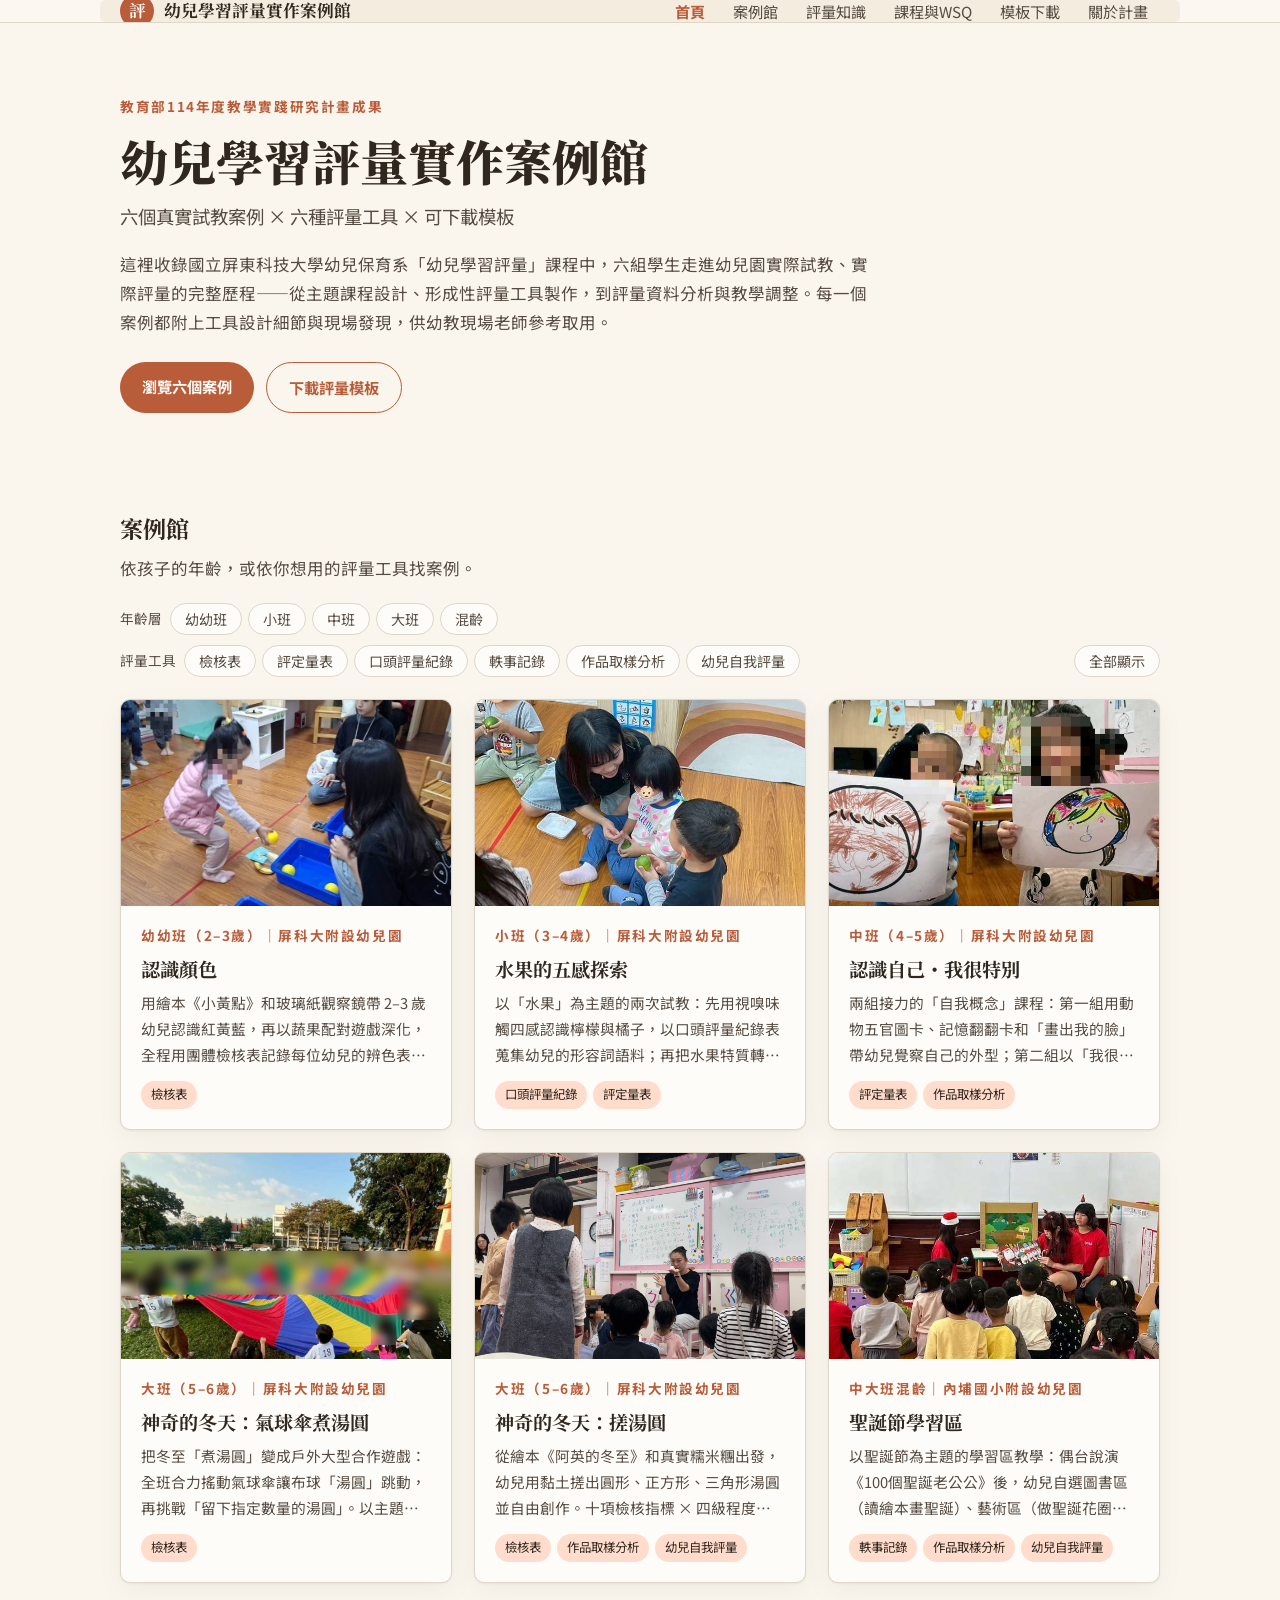
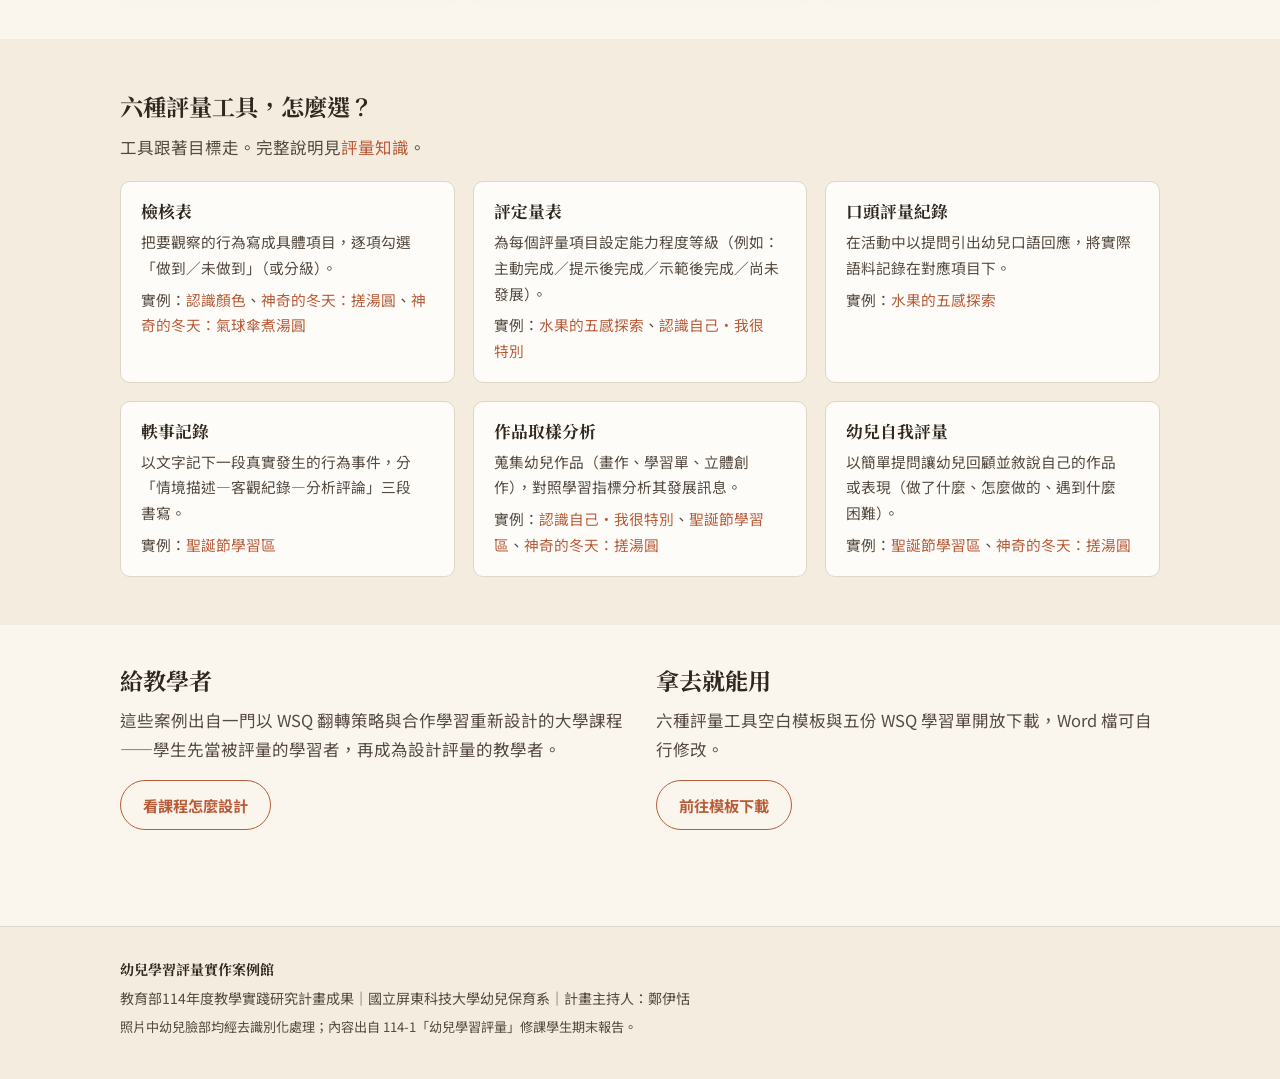
==== index.html @ aee67ffb "幼兒學習評量實作案例館：114年教學實踐研究計畫成果網站 Co-Authored-By: Claude Fable 5 <noreply@anthropic.com>" ====
<!DOCTYPE html>
<html lang="zh-Hant" data-theme="a">
<head>
<meta charset="utf-8">
<meta name="viewport" content="width=device-width, initial-scale=1">
<title>六個真實試教案例 × 六種評量工具 × 可下載模板｜幼兒學習評量實作案例館</title>
<meta name="description" content="這裡收錄國立屏東科技大學幼兒保育系「幼兒學習評量」課程中，六組學生走進幼兒園實際試教、實際評量的完整歷程——從主題課程設計、形成性評量工具製作，到評量資料分析與教學調整。每一個案例都附上工具設計細節與現場發現，供幼教現場老師參考取用。">
<link rel="preconnect" href="https://fonts.googleapis.com">
<link href="https://fonts.googleapis.com/css2?family=Noto+Sans+TC:wght@400;500;700&family=Noto+Serif+TC:wght@600;700;900&display=swap" rel="stylesheet">
<link rel="stylesheet" href="assets/style.css">
<script>try{var t=localStorage.getItem('caseTheme');if(t)document.documentElement.dataset.theme=t;}catch(e){}</script>
</head>
<body><header class="topbar">
<div class="wrap bar">
<a class="brand" href="index.html"><span class="brand-mark">評</span><span class="brand-text">幼兒學習評量實作案例館</span></a>
<nav class="mainnav"><a href="index.html" class=on>首頁</a><a href="index.html#cases">案例館</a><a href="knowledge.html">評量知識</a><a href="wsq.html">課程與WSQ</a><a href="resources.html">模板下載</a><a href="about.html">關於計畫</a></nav>
<button class="navbtn" aria-label="選單" onclick="document.body.classList.toggle('navopen')"><span></span><span></span><span></span></button>
</div>
</header>
<section class="hero">
<div class="wrap">
<p class="hero-kicker">教育部114年度教學實踐研究計畫成果</p>
<h1>幼兒學習評量實作案例館</h1>
<p class="hero-sub">六個真實試教案例 × 六種評量工具 × 可下載模板</p>
<p class="hero-intro">這裡收錄國立屏東科技大學幼兒保育系「幼兒學習評量」課程中，六組學生走進幼兒園實際試教、實際評量的完整歷程——從主題課程設計、形成性評量工具製作，到評量資料分析與教學調整。每一個案例都附上工具設計細節與現場發現，供幼教現場老師參考取用。</p>
<div class="hero-cta"><a class="btn" href="#cases">瀏覽六個案例</a><a class="btn ghost" href="resources.html">下載評量模板</a></div>
</div>
</section>
<section class="wrap" id="cases">
<h2 class="sec-title">案例館</h2>
<p class="sec-lead">依孩子的年齡，或依你想用的評量工具找案例。</p>
<div class="filters">
<div class="filter-group"><span class="filter-label">年齡層</span><button class="chip" data-filter-age="幼幼班">幼幼班</button><button class="chip" data-filter-age="小班">小班</button><button class="chip" data-filter-age="中班">中班</button><button class="chip" data-filter-age="大班">大班</button><button class="chip" data-filter-age="混齡">混齡</button></div>
<div class="filter-group"><span class="filter-label">評量工具</span><button class="chip" data-filter-tool="檢核表">檢核表</button><button class="chip" data-filter-tool="評定量表">評定量表</button><button class="chip" data-filter-tool="口頭評量紀錄">口頭評量紀錄</button><button class="chip" data-filter-tool="軼事記錄">軼事記錄</button><button class="chip" data-filter-tool="作品取樣分析">作品取樣分析</button><button class="chip" data-filter-tool="幼兒自我評量">幼兒自我評量</button></div>
<button class="chip clear" id="clearFilter">全部顯示</button>
</div>
<div class="grid cards" id="caseGrid">
<a class="card case-card" href="cases/yoyo.html" data-age="幼幼班" data-tools="檢核表">
<div class="card-img"><img loading="lazy" src="assets/img/yoyo/act-sort.jpg" alt="認識顏色"></div>
<div class="card-body">
<p class="card-kicker">幼幼班（2–3歲）｜屏科大附設幼兒園</p>
<h3>認識顏色</h3>
<p class="card-sum">用繪本《小黃點》和玻璃紙觀察鏡帶 2–3 歲幼兒認識紅黃藍，再以蔬果配對遊戲深化，全程用團體檢核表記錄每位幼兒的辨色表現——並從評量結果發現了需要個別關注的孩子。</p>
<div class="tags"><span class="tag">檢核表</span></div>
</div></a><a class="card case-card" href="cases/small.html" data-age="小班" data-tools="口頭評量紀錄|評定量表">
<div class="card-img"><img loading="lazy" src="assets/img/small/act-senses.jpg" alt="水果的五感探索"></div>
<div class="card-body">
<p class="card-kicker">小班（3–4歲）｜屏科大附設幼兒園</p>
<h3>水果的五感探索</h3>
<p class="card-sum">以「水果」為主題的兩次試教：先用視嗅味觸四感認識檸檬與橘子，以口頭評量紀錄表蒐集幼兒的形容詞語料；再把水果特質轉成肢體動作，用自編粗大動作評定量表看動作發展程度。</p>
<div class="tags"><span class="tag">口頭評量紀錄</span><span class="tag">評定量表</span></div>
</div></a><a class="card case-card" href="cases/middle.html" data-age="中班" data-tools="評定量表|作品取樣分析">
<div class="card-img"><img loading="lazy" src="assets/img/middle/act-share.jpg" alt="認識自己・我很特別"></div>
<div class="card-body">
<p class="card-kicker">中班（4–5歲）｜屏科大附設幼兒園</p>
<h3>認識自己・我很特別</h3>
<p class="card-sum">兩組接力的「自我概念」課程：第一組用動物五官圖卡、記憶翻翻卡和「畫出我的臉」帶幼兒覺察自己的外型；第二組以「我很特別」繪本與遊戲引導幼兒發現自己與他人的不同。評量同時使用評定量表、行為觀察紀錄與作品分析三種資料來源。</p>
<div class="tags"><span class="tag">評定量表</span><span class="tag">作品取樣分析</span></div>
</div></a><a class="card case-card" href="cases/biga.html" data-age="大班" data-tools="檢核表">
<div class="card-img"><img loading="lazy" src="assets/img/biga/act-parachute.jpg" alt="神奇的冬天：氣球傘煮湯圓"></div>
<div class="card-body">
<p class="card-kicker">大班（5–6歲）｜屏科大附設幼兒園</p>
<h3>神奇的冬天：氣球傘煮湯圓</h3>
<p class="card-sum">把冬至「煮湯圓」變成戶外大型合作遊戲：全班合力搖動氣球傘讓布球「湯圓」跳動，再挑戰「留下指定數量的湯圓」。以主題評量檢核表觀察 24 位幼兒在合作、節奏與大肌肉動作上的表現。</p>
<div class="tags"><span class="tag">檢核表</span></div>
</div></a><a class="card case-card" href="cases/bigb.html" data-age="大班" data-tools="檢核表|作品取樣分析|幼兒自我評量">
<div class="card-img"><img loading="lazy" src="assets/img/bigb/act-demo.jpg" alt="神奇的冬天：搓湯圓"></div>
<div class="card-body">
<p class="card-kicker">大班（5–6歲）｜屏科大附設幼兒園</p>
<h3>神奇的冬天：搓湯圓</h3>
<p class="card-sum">從繪本《阿英的冬至》和真實糯米糰出發，幼兒用黏土搓出圓形、正方形、三角形湯圓並自由創作。十項檢核指標 × 四級程度的量化結果，讓「哪個動作最難」一目了然。</p>
<div class="tags"><span class="tag">檢核表</span><span class="tag">作品取樣分析</span><span class="tag">幼兒自我評量</span></div>
</div></a><a class="card case-card" href="cases/neipu.html" data-age="混齡" data-tools="軼事記錄|作品取樣分析|幼兒自我評量">
<div class="card-img"><img loading="lazy" src="assets/img/neipu/act-story.jpg" alt="聖誕節學習區"></div>
<div class="card-body">
<p class="card-kicker">中大班混齡｜內埔國小附設幼兒園</p>
<h3>聖誕節學習區</h3>
<p class="card-sum">以聖誕節為主題的學習區教學：偶台說演《100個聖誕老公公》後，幼兒自選圖書區（讀繪本畫聖誕）、藝術區（做聖誕花圈）或積木區（蓋聖誕小鎮）。評量以軼事記錄法為主軸，六份完整的三段式紀錄示範了開放情境怎麼評。</p>
<div class="tags"><span class="tag">軼事記錄</span><span class="tag">作品取樣分析</span><span class="tag">幼兒自我評量</span></div>
</div></a>
</div>
</section>
<section class="band">
<div class="wrap">
<h2 class="sec-title">六種評量工具，怎麼選？</h2>
<p class="sec-lead">工具跟著目標走。完整說明見<a href="knowledge.html">評量知識</a>。</p>
<div class="tool-list"><div class="tool-row">
<h4>檢核表</h4>
<p>把要觀察的行為寫成具體項目，逐項勾選「做到／未做到」（或分級）。</p>
<p class="tool-cases">實例：<a href="cases/yoyo.html">認識顏色</a>、<a href="cases/bigb.html">神奇的冬天：搓湯圓</a>、<a href="cases/biga.html">神奇的冬天：氣球傘煮湯圓</a></p>
</div><div class="tool-row">
<h4>評定量表</h4>
<p>為每個評量項目設定能力程度等級（例如：主動完成／提示後完成／示範後完成／尚未發展）。</p>
<p class="tool-cases">實例：<a href="cases/small.html">水果的五感探索</a>、<a href="cases/middle.html">認識自己・我很特別</a></p>
</div><div class="tool-row">
<h4>口頭評量紀錄</h4>
<p>在活動中以提問引出幼兒口語回應，將實際語料記錄在對應項目下。</p>
<p class="tool-cases">實例：<a href="cases/small.html">水果的五感探索</a></p>
</div><div class="tool-row">
<h4>軼事記錄</h4>
<p>以文字記下一段真實發生的行為事件，分「情境描述—客觀紀錄—分析評論」三段書寫。</p>
<p class="tool-cases">實例：<a href="cases/neipu.html">聖誕節學習區</a></p>
</div><div class="tool-row">
<h4>作品取樣分析</h4>
<p>蒐集幼兒作品（畫作、學習單、立體創作），對照學習指標分析其發展訊息。</p>
<p class="tool-cases">實例：<a href="cases/middle.html">認識自己・我很特別</a>、<a href="cases/neipu.html">聖誕節學習區</a>、<a href="cases/bigb.html">神奇的冬天：搓湯圓</a></p>
</div><div class="tool-row">
<h4>幼兒自我評量</h4>
<p>以簡單提問讓幼兒回顧並敘說自己的作品或表現（做了什麼、怎麼做的、遇到什麼困難）。</p>
<p class="tool-cases">實例：<a href="cases/neipu.html">聖誕節學習區</a>、<a href="cases/bigb.html">神奇的冬天：搓湯圓</a></p>
</div></div>
</div>
</section>
<section class="wrap split">
<div class="split-item">
<h2 class="sec-title">給教學者</h2>
<p>這些案例出自一門以 WSQ 翻轉策略與合作學習重新設計的大學課程——學生先當被評量的學習者，再成為設計評量的教學者。</p>
<a class="btn ghost" href="wsq.html">看課程怎麼設計</a>
</div>
<div class="split-item">
<h2 class="sec-title">拿去就能用</h2>
<p>六種評量工具空白模板與五份 WSQ 學習單開放下載，Word 檔可自行修改。</p>
<a class="btn ghost" href="resources.html">前往模板下載</a>
</div>
</section>
<footer class="foot">
<div class="wrap">
<p class="foot-title">幼兒學習評量實作案例館</p>
<p>教育部114年度教學實踐研究計畫成果｜國立屏東科技大學幼兒保育系｜計畫主持人：鄭伊恬</p>
<p class="foot-note">照片中幼兒臉部均經去識別化處理；內容出自 114-1「幼兒學習評量」修課學生期末報告。</p>
</div>
</footer>
<script src="assets/site.js"></script>
</body></html>
---- assets/style.css ----
/* 幼兒學習評量實作案例館 — 三主題以 CSS 變數切換（data-theme: a/b/c） */

:root, [data-theme="a"] {
  /* 主題 A：紙感溫暖 —— 暖白紙底、陶土紅點綴、襯線標題，安靜專業 */
  --bg: oklch(97.5% 0.012 85);
  --bg-band: oklch(94.5% 0.02 80);
  --card: oklch(99% 0.005 90);
  --ink: oklch(28% 0.02 60);
  --ink-soft: oklch(42% 0.02 60);
  --accent: oklch(58% 0.13 40);
  --accent-ink: oklch(99% 0.005 90);
  --accent-soft: oklch(92% 0.045 45);
  --line: oklch(88% 0.02 80);
  --radius: 10px;
  --shadow: 0 1px 2px oklch(50% 0.03 60 / .08), 0 8px 24px oklch(50% 0.03 60 / .07);
  --font-head: "Noto Serif TC", "PMingLiU", serif;
  --font-body: "Noto Sans TC", "Microsoft JhengHei", sans-serif;
  --seg0: oklch(78% 0.09 30); --seg1: oklch(84% 0.08 75);
  --seg2: oklch(82% 0.07 145); --seg3: oklch(62% 0.1 155);
}
[data-theme="b"] {
  /* 主題 B：晨光教室 —— 白底、湖水藍綠主色、無襯線幾何，明快現代 */
  --bg: oklch(98.5% 0.005 220);
  --bg-band: oklch(95.5% 0.02 200);
  --card: oklch(100% 0 0);
  --ink: oklch(25% 0.03 240);
  --ink-soft: oklch(45% 0.03 240);
  --accent: oklch(55% 0.11 210);
  --accent-ink: oklch(99% 0 0);
  --accent-soft: oklch(92% 0.04 205);
  --line: oklch(90% 0.015 220);
  --radius: 14px;
  --shadow: 0 1px 3px oklch(40% 0.05 230 / .08), 0 10px 30px oklch(40% 0.05 230 / .08);
  --font-head: "Noto Sans TC", "Microsoft JhengHei", sans-serif;
  --font-body: "Noto Sans TC", "Microsoft JhengHei", sans-serif;
  --seg0: oklch(80% 0.08 25); --seg1: oklch(86% 0.07 80);
  --seg2: oklch(84% 0.06 200); --seg3: oklch(60% 0.1 220);
}
[data-theme="c"] {
  /* 主題 C：童趣暖陽 —— 奶油黃底、南瓜橘與森林綠、圓潤大方，親切活潑 */
  --bg: oklch(96.5% 0.03 95);
  --bg-band: oklch(92.5% 0.05 90);
  --card: oklch(99.5% 0.008 95);
  --ink: oklch(30% 0.04 70);
  --ink-soft: oklch(45% 0.04 70);
  --accent: oklch(62% 0.14 55);
  --accent-ink: oklch(99% 0.005 95);
  --accent-soft: oklch(90% 0.07 75);
  --line: oklch(86% 0.04 90);
  --radius: 18px;
  --shadow: 0 2px 4px oklch(55% 0.06 80 / .1), 0 10px 28px oklch(55% 0.06 80 / .09);
  --font-head: "Noto Serif TC", "PMingLiU", serif;
  --font-body: "Noto Sans TC", "Microsoft JhengHei", sans-serif;
  --seg0: oklch(80% 0.09 30); --seg1: oklch(87% 0.08 85);
  --seg2: oklch(84% 0.07 140); --seg3: oklch(65% 0.11 145);
}

* { box-sizing: border-box; margin: 0; }
html { scroll-behavior: smooth; }
body {
  font-family: var(--font-body);
  background: var(--bg);
  color: var(--ink);
  line-height: 1.75;
  font-size: 16.5px;
  text-wrap: pretty;
}
img { max-width: 100%; display: block; }
a { color: var(--accent); text-decoration: none; }
a:hover { text-decoration: underline; }
.wrap { max-width: 1080px; margin: 0 auto; padding: 0 20px; }

h1, h2, h3, h4 { font-family: var(--font-head); line-height: 1.35; }

/* 頂欄 */
.topbar { position: sticky; top: 0; z-index: 50; background: color-mix(in oklch, var(--bg) 88%, white); backdrop-filter: blur(8px); border-bottom: 1px solid var(--line); }
.bar { display: flex; align-items: center; justify-content: space-between; height: 62px; gap: 16px; }
.brand { display: flex; align-items: center; gap: 10px; color: var(--ink); font-family: var(--font-head); font-weight: 700; font-size: 1.05rem; }
.brand:hover { text-decoration: none; }
.brand-mark { display: grid; place-items: center; width: 34px; height: 34px; border-radius: 50%; background: var(--accent); color: var(--accent-ink); font-size: 1.05rem; }
.mainnav { display: flex; gap: 4px; flex-wrap: wrap; }
.mainnav a { color: var(--ink-soft); padding: 8px 12px; border-radius: 8px; font-size: .95rem; }
.mainnav a:hover { background: var(--accent-soft); text-decoration: none; color: var(--ink); }
.mainnav a.on { color: var(--accent); font-weight: 700; }
.navbtn { display: none; }

/* Hero */
.hero { padding: 72px 0 56px; }
.hero-kicker, .card-kicker { color: var(--accent); font-size: .85rem; letter-spacing: .12em; font-weight: 700; }
.hero h1 { font-size: clamp(1.9rem, 4.5vw, 3rem); font-weight: 900; margin: 10px 0 6px; }
.hero-sub { font-size: 1.15rem; color: var(--ink-soft); margin-bottom: 18px; }
.hero-intro { max-width: 46em; color: var(--ink-soft); }
.hero-cta { margin-top: 26px; display: flex; gap: 12px; flex-wrap: wrap; }
.page-hero, .case-hero { padding: 56px 0 40px; border-bottom: 1px solid var(--line); background: var(--bg-band); }
.page-hero h1, .case-hero h1 { font-size: clamp(1.7rem, 4vw, 2.4rem); font-weight: 900; margin: 8px 0 12px; }

.btn { display: inline-block; background: var(--accent); color: var(--accent-ink); padding: 11px 22px; border-radius: 999px; font-weight: 700; font-size: .95rem; }
.btn:hover { text-decoration: none; filter: brightness(1.07); }
.btn.ghost { background: transparent; color: var(--accent); border: 1.5px solid var(--accent); }
.btn.ghost:hover { background: var(--accent-soft); }

/* 區塊 */
.sec-title { font-size: 1.45rem; font-weight: 700; margin: 44px 0 10px; }
.sec-lead { color: var(--ink-soft); margin-bottom: 20px; max-width: 44em; }
.band { background: var(--bg-band); margin-top: 56px; padding: 8px 0 48px; }
.split { display: grid; grid-template-columns: 1fr 1fr; gap: 32px; padding-bottom: 56px; }
.split .sec-title { margin-top: 40px; }
.split-item p { color: var(--ink-soft); margin: 8px 0 16px; max-width: 34em; }

/* 篩選 */
.filters { display: flex; flex-wrap: wrap; gap: 10px 18px; align-items: center; margin-bottom: 22px; }
.filter-group { display: flex; align-items: center; gap: 6px; flex-wrap: wrap; }
.filter-label { font-size: .85rem; color: var(--ink-soft); margin-right: 2px; }
.chip { border: 1px solid var(--line); background: var(--card); color: var(--ink-soft); padding: 5px 14px; border-radius: 999px; cursor: pointer; font-size: .88rem; font-family: var(--font-body); }
.chip:hover { border-color: var(--accent); color: var(--accent); }
.chip.active { background: var(--accent); border-color: var(--accent); color: var(--accent-ink); }
.chip.clear { margin-left: auto; }

/* 卡片 */
.grid.cards { display: grid; grid-template-columns: repeat(auto-fill, minmax(300px, 1fr)); gap: 22px; }
.card { background: var(--card); border: 1px solid var(--line); border-radius: var(--radius); overflow: hidden; box-shadow: var(--shadow); transition: transform .18s ease, box-shadow .18s ease; }
.card:hover { transform: translateY(-3px); text-decoration: none; }
.case-card { color: var(--ink); display: flex; flex-direction: column; }
.case-card.hide { display: none; }
.card-img { aspect-ratio: 16/10; overflow: hidden; }
.card-img img { width: 100%; height: 100%; object-fit: cover; }
.card-body { padding: 18px 20px 20px; display: flex; flex-direction: column; gap: 8px; flex: 1; }
.card-body h3 { font-size: 1.2rem; }
.card-sum { color: var(--ink-soft); font-size: .92rem; display: -webkit-box; -webkit-line-clamp: 3; -webkit-box-orient: vertical; overflow: hidden; }
.tags { display: flex; gap: 6px; flex-wrap: wrap; margin-top: auto; padding-top: 6px; }
.tag { background: var(--accent-soft); color: var(--ink); font-size: .78rem; padding: 3px 10px; border-radius: 999px; }

/* 工具列表（首頁） */
.tool-list { display: grid; grid-template-columns: repeat(auto-fill, minmax(300px, 1fr)); gap: 18px; }
.tool-row { background: var(--card); border: 1px solid var(--line); border-radius: var(--radius); padding: 18px 20px; }
.tool-row h4 { font-size: 1.05rem; margin-bottom: 6px; }
.tool-row p { font-size: .92rem; color: var(--ink-soft); }
.tool-cases { margin-top: 6px; font-size: .88rem; }

/* 案例頁 */
.case-body { padding-bottom: 64px; }
.panel { background: var(--card); border: 1px solid var(--line); border-radius: var(--radius); padding: 20px 24px; margin: 20px 0; box-shadow: var(--shadow); }
.panel h3 { margin-bottom: 8px; font-size: 1.1rem; }
.panel.goal { margin-top: 32px; border-left: none; }
.panel.takeaway { background: var(--accent-soft); border-color: color-mix(in oklch, var(--accent) 30%, var(--line)); }
.steps { display: grid; gap: 14px; }
.step { background: var(--card); border: 1px solid var(--line); border-radius: var(--radius); padding: 16px 20px; }
.step h4 { margin-bottom: 4px; }
.step p { color: var(--ink-soft); font-size: .95rem; }
ul.nice { padding-left: 0; list-style: none; display: grid; gap: 8px; }
ul.nice li { padding-left: 26px; position: relative; color: var(--ink-soft); }
ul.nice li::before { content: ""; position: absolute; left: 6px; top: .72em; width: 8px; height: 8px; border-radius: 50%; background: var(--accent); }

/* 圖表 */
.chart .legend { display: flex; gap: 14px; flex-wrap: wrap; margin: 6px 0 14px; font-size: .82rem; color: var(--ink-soft); }
.lg { display: inline-flex; align-items: center; gap: 5px; }
.lg i { width: 12px; height: 12px; border-radius: 3px; display: inline-block; }
.bar-row { display: grid; grid-template-columns: 170px 1fr; gap: 10px; align-items: center; margin: 5px 0; }
.bar-label { font-size: .85rem; color: var(--ink-soft); text-align: right; }
.bar { display: flex; height: 22px; border-radius: 6px; overflow: hidden; background: var(--bg-band); }
.seg { display: grid; place-items: center; font-size: .72rem; color: oklch(30% 0.02 60 / .75); min-width: 0; }
.seg.s0 { background: var(--seg0); } .seg.s1 { background: var(--seg1); }
.seg.s2 { background: var(--seg2); } .seg.s3 { background: var(--seg3); color: oklch(99% 0 0 / .95); }

/* 圖庫 */
.gallery { display: grid; grid-template-columns: repeat(auto-fill, minmax(260px, 1fr)); gap: 18px; }
.shot { background: var(--card); border: 1px solid var(--line); border-radius: var(--radius); overflow: hidden; cursor: zoom-in; }
.shot img { width: 100%; aspect-ratio: 4/3; object-fit: cover; }
.shot figcaption { padding: 10px 14px; font-size: .85rem; color: var(--ink-soft); }
.case-nav { display: flex; gap: 12px; flex-wrap: wrap; justify-content: space-between; margin-top: 44px; }

/* 燈箱 */
.lightbox { position: fixed; inset: 0; background: oklch(15% 0.01 60 / .92); display: none; place-items: center; z-index: 100; padding: 4vh 4vw; cursor: zoom-out; }
.lightbox.open { display: grid; }
.lightbox img { max-width: 100%; max-height: 82vh; border-radius: 8px; }
.lightbox figcaption { color: oklch(95% 0.01 80); text-align: center; margin-top: 12px; }

/* 知識頁 */
.kn-body { padding-bottom: 64px; }
.kn-sec { max-width: 50em; }
.kn-sec p { margin: 10px 0; color: var(--ink-soft); }
.tools-grid { grid-template-columns: repeat(auto-fill, minmax(320px, 1fr)); display: grid; gap: 18px; }
.tool-card p { font-size: .92rem; margin: 6px 0; }
.tool-card strong { color: var(--ink); }
.cta-line { margin-top: 28px; color: var(--ink-soft); }
.flow-step { display: flex; gap: 16px; align-items: flex-start; }
.flow-no { flex: 0 0 34px; height: 34px; display: grid; place-items: center; border-radius: 50%; background: var(--accent); color: var(--accent-ink); font-weight: 700; margin-top: 2px; }

/* 下載頁 */
.dl-list { display: grid; gap: 14px; margin-top: 28px; }
.dl-row { display: flex; align-items: center; gap: 18px; justify-content: space-between; background: var(--card); border: 1px solid var(--line); border-radius: var(--radius); padding: 16px 22px; }
.dl-info h4 { font-size: 1rem; }
.dl-info p { font-size: .88rem; color: var(--ink-soft); }
.btn.dl { white-space: nowrap; }

/* 頁尾 */
.foot { border-top: 1px solid var(--line); background: var(--bg-band); margin-top: 40px; padding: 30px 0 40px; font-size: .88rem; color: var(--ink-soft); }
.foot-title { font-family: var(--font-head); font-weight: 700; color: var(--ink); margin-bottom: 4px; }
.foot-note { margin-top: 6px; font-size: .82rem; }

/* 響應式 */
@media (max-width: 760px) {
  .mainnav { position: fixed; top: 62px; right: 0; left: 0; background: var(--card); flex-direction: column; padding: 10px 16px 16px; border-bottom: 1px solid var(--line); display: none; }
  body.navopen .mainnav { display: flex; }
  .navbtn { display: grid; gap: 4px; background: none; border: none; padding: 10px; cursor: pointer; }
  .navbtn span { width: 20px; height: 2px; background: var(--ink); }
  .split { grid-template-columns: 1fr; }
  .bar-row { grid-template-columns: 1fr; gap: 2px; }
  .bar-label { text-align: left; }
  .dl-row { flex-direction: column; align-items: flex-start; }
}
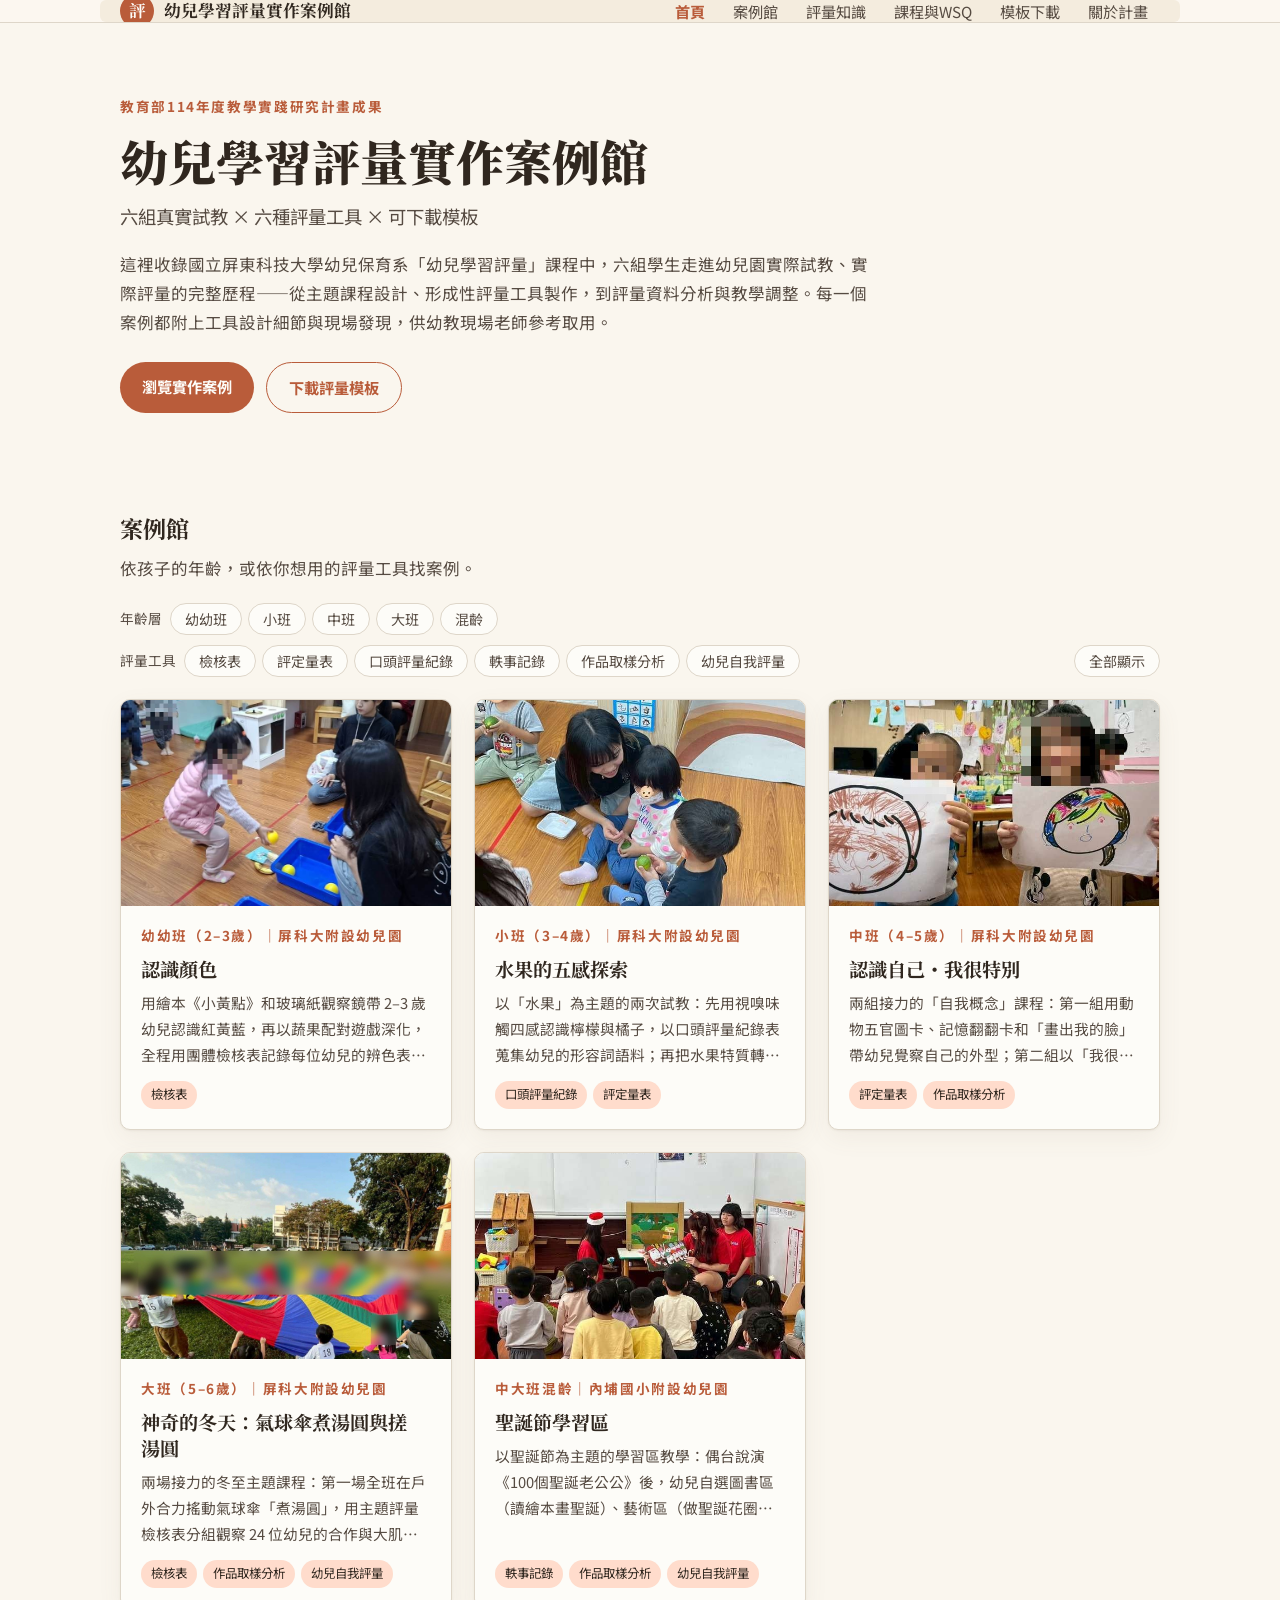
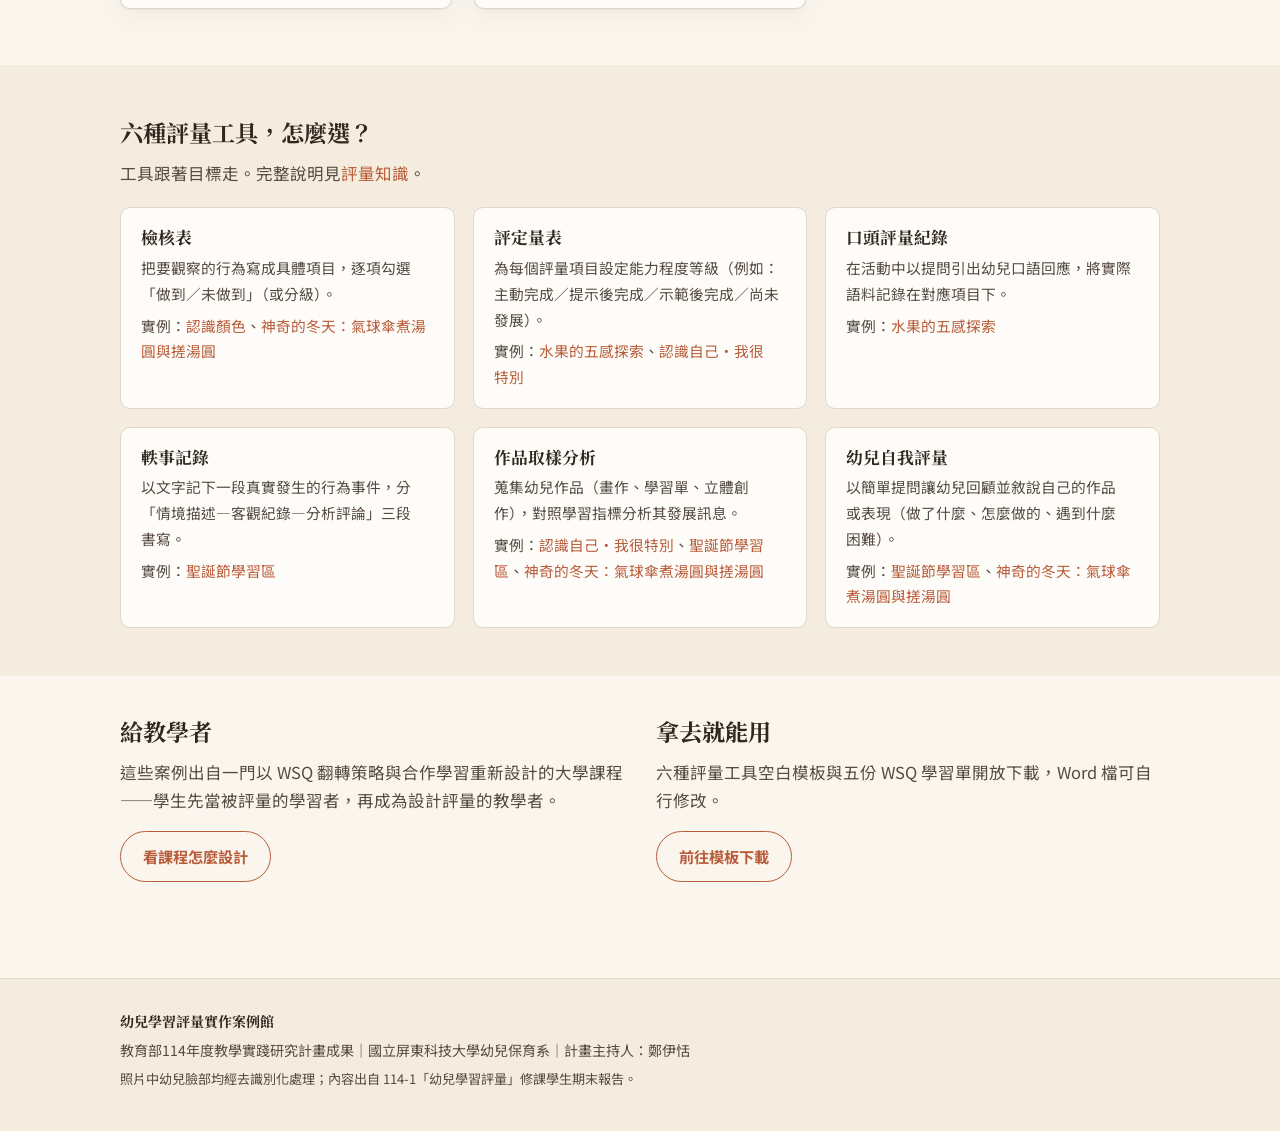
==== commit 9ac7ce5c: "內容修訂：大班兩案合併為一、WSQ下載僅留通用模板、業界專家名單更新；電子書同步 Co-Authored-By: Claude Fable 5 <noreply@anthropic.com>" ====
--- a/index.html
+++ b/index.html
@@ -3,7 +3,7 @@
 <head>
 <meta charset="utf-8">
 <meta name="viewport" content="width=device-width, initial-scale=1">
-<title>六個真實試教案例 × 六種評量工具 × 可下載模板｜幼兒學習評量實作案例館</title>
+<title>六組真實試教 × 六種評量工具 × 可下載模板｜幼兒學習評量實作案例館</title>
 <meta name="description" content="這裡收錄國立屏東科技大學幼兒保育系「幼兒學習評量」課程中，六組學生走進幼兒園實際試教、實際評量的完整歷程——從主題課程設計、形成性評量工具製作，到評量資料分析與教學調整。每一個案例都附上工具設計細節與現場發現，供幼教現場老師參考取用。">
 <link rel="preconnect" href="https://fonts.googleapis.com">
 <link href="https://fonts.googleapis.com/css2?family=Noto+Sans+TC:wght@400;500;700&family=Noto+Serif+TC:wght@600;700;900&display=swap" rel="stylesheet">
@@ -21,9 +21,9 @@
 <div class="wrap">
 <p class="hero-kicker">教育部114年度教學實踐研究計畫成果</p>
 <h1>幼兒學習評量實作案例館</h1>
-<p class="hero-sub">六個真實試教案例 × 六種評量工具 × 可下載模板</p>
+<p class="hero-sub">六組真實試教 × 六種評量工具 × 可下載模板</p>
 <p class="hero-intro">這裡收錄國立屏東科技大學幼兒保育系「幼兒學習評量」課程中，六組學生走進幼兒園實際試教、實際評量的完整歷程——從主題課程設計、形成性評量工具製作，到評量資料分析與教學調整。每一個案例都附上工具設計細節與現場發現，供幼教現場老師參考取用。</p>
-<div class="hero-cta"><a class="btn" href="#cases">瀏覽六個案例</a><a class="btn ghost" href="resources.html">下載評量模板</a></div>
+<div class="hero-cta"><a class="btn" href="#cases">瀏覽實作案例</a><a class="btn ghost" href="resources.html">下載評量模板</a></div>
 </div>
 </section>
 <section class="wrap" id="cases">
@@ -56,19 +56,12 @@
 <h3>認識自己・我很特別</h3>
 <p class="card-sum">兩組接力的「自我概念」課程：第一組用動物五官圖卡、記憶翻翻卡和「畫出我的臉」帶幼兒覺察自己的外型；第二組以「我很特別」繪本與遊戲引導幼兒發現自己與他人的不同。評量同時使用評定量表、行為觀察紀錄與作品分析三種資料來源。</p>
 <div class="tags"><span class="tag">評定量表</span><span class="tag">作品取樣分析</span></div>
-</div></a><a class="card case-card" href="cases/biga.html" data-age="大班" data-tools="檢核表">
-<div class="card-img"><img loading="lazy" src="assets/img/biga/act-parachute.jpg" alt="神奇的冬天：氣球傘煮湯圓"></div>
+</div></a><a class="card case-card" href="cases/big.html" data-age="大班" data-tools="檢核表|作品取樣分析|幼兒自我評量">
+<div class="card-img"><img loading="lazy" src="assets/img/big/act-parachute.jpg" alt="神奇的冬天：氣球傘煮湯圓與搓湯圓"></div>
 <div class="card-body">
 <p class="card-kicker">大班（5–6歲）｜屏科大附設幼兒園</p>
-<h3>神奇的冬天：氣球傘煮湯圓</h3>
-<p class="card-sum">把冬至「煮湯圓」變成戶外大型合作遊戲：全班合力搖動氣球傘讓布球「湯圓」跳動，再挑戰「留下指定數量的湯圓」。以主題評量檢核表觀察 24 位幼兒在合作、節奏與大肌肉動作上的表現。</p>
-<div class="tags"><span class="tag">檢核表</span></div>
-</div></a><a class="card case-card" href="cases/bigb.html" data-age="大班" data-tools="檢核表|作品取樣分析|幼兒自我評量">
-<div class="card-img"><img loading="lazy" src="assets/img/bigb/act-demo.jpg" alt="神奇的冬天：搓湯圓"></div>
-<div class="card-body">
-<p class="card-kicker">大班（5–6歲）｜屏科大附設幼兒園</p>
-<h3>神奇的冬天：搓湯圓</h3>
-<p class="card-sum">從繪本《阿英的冬至》和真實糯米糰出發，幼兒用黏土搓出圓形、正方形、三角形湯圓並自由創作。十項檢核指標 × 四級程度的量化結果，讓「哪個動作最難」一目了然。</p>
+<h3>神奇的冬天：氣球傘煮湯圓與搓湯圓</h3>
+<p class="card-sum">兩場接力的冬至主題課程：第一場全班在戶外合力搖動氣球傘「煮湯圓」，用主題評量檢核表分組觀察 24 位幼兒的合作與大肌肉表現；第二場回到教室用黏土搓湯圓，以十項指標 × 四級程度的檢核表加作品雙軌記錄精細動作——同一主題，示範了兩種檢核表設計。</p>
 <div class="tags"><span class="tag">檢核表</span><span class="tag">作品取樣分析</span><span class="tag">幼兒自我評量</span></div>
 </div></a><a class="card case-card" href="cases/neipu.html" data-age="混齡" data-tools="軼事記錄|作品取樣分析|幼兒自我評量">
 <div class="card-img"><img loading="lazy" src="assets/img/neipu/act-story.jpg" alt="聖誕節學習區"></div>
@@ -87,7 +80,7 @@
 <div class="tool-list"><div class="tool-row">
 <h4>檢核表</h4>
 <p>把要觀察的行為寫成具體項目，逐項勾選「做到／未做到」（或分級）。</p>
-<p class="tool-cases">實例：<a href="cases/yoyo.html">認識顏色</a>、<a href="cases/bigb.html">神奇的冬天：搓湯圓</a>、<a href="cases/biga.html">神奇的冬天：氣球傘煮湯圓</a></p>
+<p class="tool-cases">實例：<a href="cases/yoyo.html">認識顏色</a>、<a href="cases/big.html">神奇的冬天：氣球傘煮湯圓與搓湯圓</a></p>
 </div><div class="tool-row">
 <h4>評定量表</h4>
 <p>為每個評量項目設定能力程度等級（例如：主動完成／提示後完成／示範後完成／尚未發展）。</p>
@@ -103,11 +96,11 @@
 </div><div class="tool-row">
 <h4>作品取樣分析</h4>
 <p>蒐集幼兒作品（畫作、學習單、立體創作），對照學習指標分析其發展訊息。</p>
-<p class="tool-cases">實例：<a href="cases/middle.html">認識自己・我很特別</a>、<a href="cases/neipu.html">聖誕節學習區</a>、<a href="cases/bigb.html">神奇的冬天：搓湯圓</a></p>
+<p class="tool-cases">實例：<a href="cases/middle.html">認識自己・我很特別</a>、<a href="cases/neipu.html">聖誕節學習區</a>、<a href="cases/big.html">神奇的冬天：氣球傘煮湯圓與搓湯圓</a></p>
 </div><div class="tool-row">
 <h4>幼兒自我評量</h4>
 <p>以簡單提問讓幼兒回顧並敘說自己的作品或表現（做了什麼、怎麼做的、遇到什麼困難）。</p>
-<p class="tool-cases">實例：<a href="cases/neipu.html">聖誕節學習區</a>、<a href="cases/bigb.html">神奇的冬天：搓湯圓</a></p>
+<p class="tool-cases">實例：<a href="cases/neipu.html">聖誕節學習區</a>、<a href="cases/big.html">神奇的冬天：氣球傘煮湯圓與搓湯圓</a></p>
 </div></div>
 </div>
 </section>
